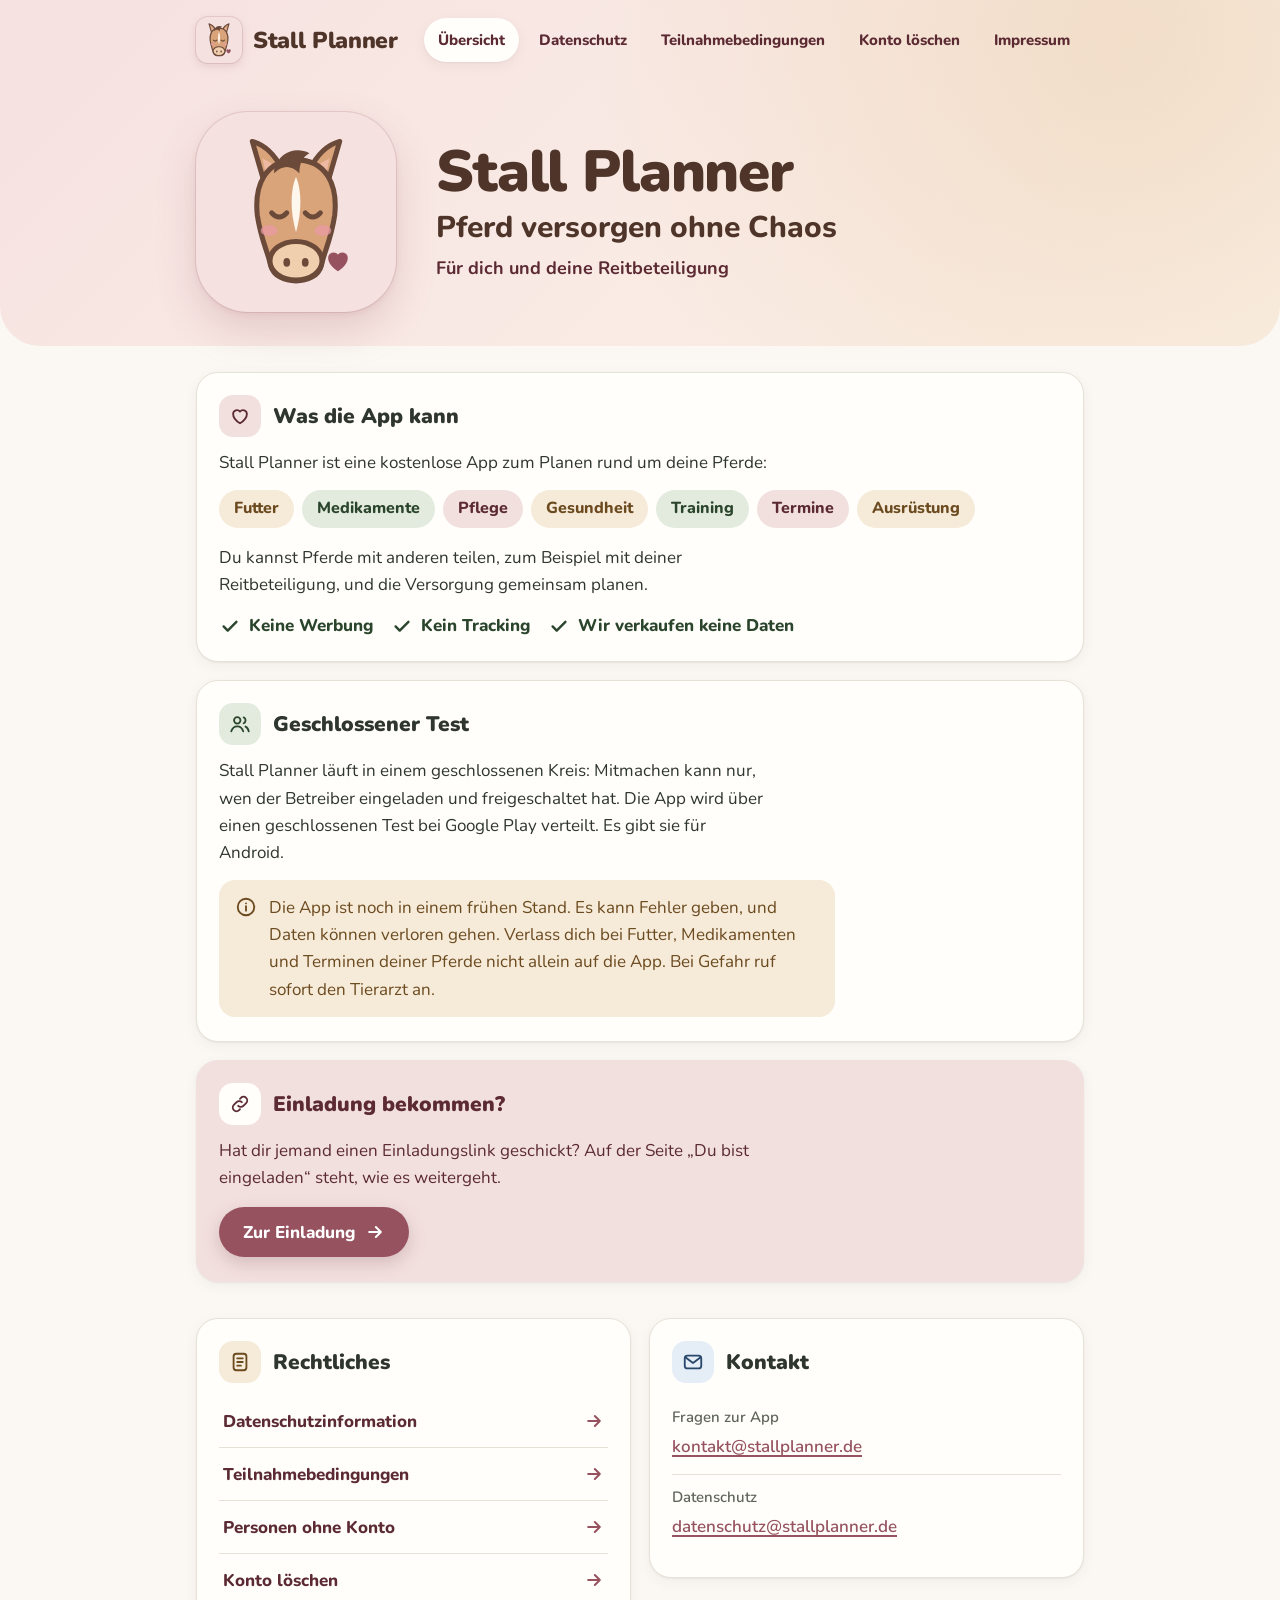
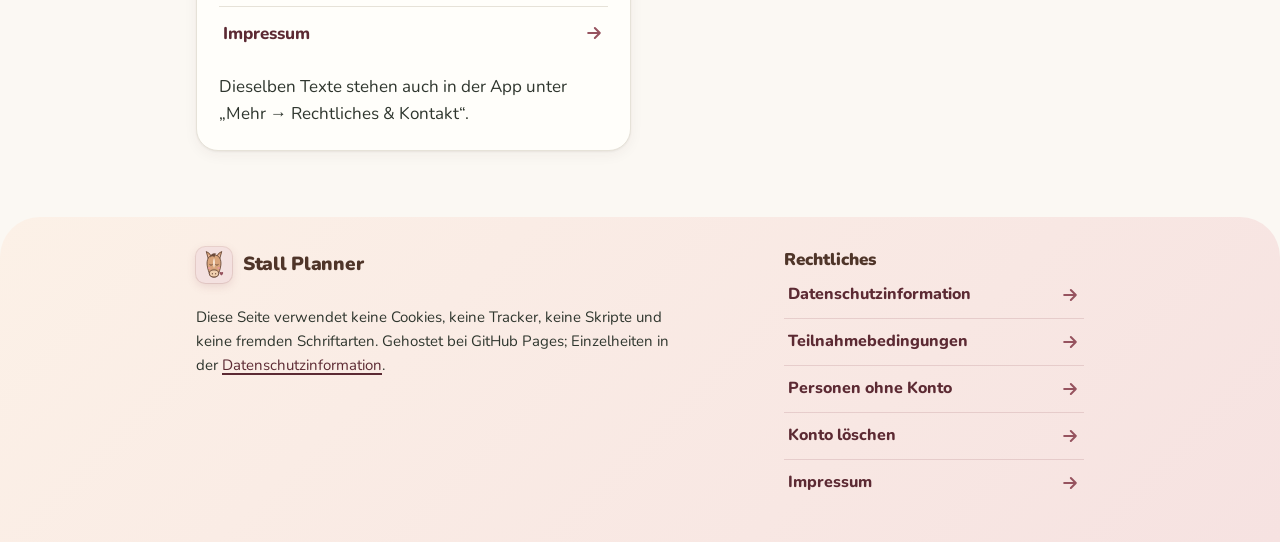
==== index.html @ c061bb38 "Website stallplanner.de: Design B, Rechtstexte, Einladung, Konto löschen (Freigabe 23.10.2026)" ====
<!doctype html>
<html lang="de">
<head>
<meta charset="utf-8">
<meta name="viewport" content="width=device-width,initial-scale=1">
<meta http-equiv="Content-Security-Policy" content="default-src 'none'; style-src 'self'; font-src 'self'; img-src 'self'; base-uri 'none'; form-action 'none'">
<meta name="referrer" content="no-referrer">
<meta name="robots" content="noindex">
<meta name="color-scheme" content="light dark">
<meta name="theme-color" content="#f6e2e1" media="(prefers-color-scheme: light)">
<meta name="theme-color" content="#33262a" media="(prefers-color-scheme: dark)">
<title>Stall Planner – Pferd versorgen ohne Chaos</title>
<link rel="icon" href="/assets/favicon.svg" type="image/svg+xml">
<link rel="preload" href="/fonts/nunito-latin.woff2" as="font" type="font/woff2" crossorigin>
<link rel="stylesheet" href="/assets/style.css">
</head>
<body>
<a class="skip" href="#inhalt">Zum Inhalt springen</a>
<div class="top">
<header class="bar">
<a class="brand" href="index.html"><span class="tile"><img src="/assets/logo.svg" alt="" width="76" height="94"></span>Stall Planner</a>
<nav class="site" aria-label="Seiten"><ul><li><a href="index.html" aria-current="page">Übersicht</a></li><li><a href="datenschutz.html">Datenschutz</a></li><li><a href="bedingungen.html">Teilnahmebedingungen</a></li><li><a href="konto-loeschen.html">Konto löschen</a></li><li><a href="impressum.html">Impressum</a></li></ul></nav>
<a class="jump" href="#seiten">Rechtliches<svg viewBox="0 0 24 24" aria-hidden="true" focusable="false"><path d="M12 5v14M6 13l6 6 6-6"/></svg></a>
</header>
<section class="hero" aria-labelledby="titel">
<span class="tile big"><img src="/assets/logo.svg" alt="" width="76" height="94"></span>
<div>
<h1 id="titel">Stall Planner</h1>
<p class="tag">Pferd versorgen ohne Chaos</p>
<p class="sub">Für dich und deine Reitbeteiligung</p>
</div>
</section>
</div>
<main id="inhalt">
<section class="card" aria-labelledby="was">
<h2 id="was"><span class="ico rose"><svg viewBox="0 0 24 24" aria-hidden="true" focusable="false"><path d="M12 20s-7.5-4.6-7.5-10.2A4.2 4.2 0 0 1 12 7.2a4.2 4.2 0 0 1 7.5 2.6C19.5 15.4 12 20 12 20z"/></svg></span>Was die App kann</h2>
<p>Stall Planner ist eine kostenlose App zum Planen rund um deine Pferde:</p>
<ul class="chips"><li>Futter</li><li>Medikamente</li><li>Pflege</li><li>Gesundheit</li><li>Training</li><li>Termine</li><li>Ausrüstung</li></ul>
<p>Du kannst Pferde mit anderen teilen, zum Beispiel mit deiner Reitbeteiligung, und die Versorgung gemeinsam planen.</p>
<ul class="checks" aria-label="Versprochen"><li><svg viewBox="0 0 24 24" aria-hidden="true" focusable="false"><path d="M5 12.5l4.5 4.5L19 7.5"/></svg>Keine Werbung</li><li><svg viewBox="0 0 24 24" aria-hidden="true" focusable="false"><path d="M5 12.5l4.5 4.5L19 7.5"/></svg>Kein Tracking</li><li><svg viewBox="0 0 24 24" aria-hidden="true" focusable="false"><path d="M5 12.5l4.5 4.5L19 7.5"/></svg>Wir verkaufen keine Daten</li></ul>
</section>

<section class="card" aria-labelledby="test">
<h2 id="test"><span class="ico sage"><svg viewBox="0 0 24 24" aria-hidden="true" focusable="false"><circle cx="9" cy="8" r="3.5"/><path d="M2.5 20c1-3.5 3.5-5.5 6.5-5.5s5.5 2 6.5 5.5"/><path d="M16 4.8a3.5 3.5 0 0 1 0 6.4M18 14.8c1.8.8 3 2.6 3.5 5.2"/></svg></span>Geschlossener Test</h2>
<p>Stall Planner läuft in einem geschlossenen Kreis: Mitmachen kann nur, wen der Betreiber eingeladen und freigeschaltet hat. Die App wird über einen geschlossenen Test bei Google Play verteilt. Es gibt sie für Android.</p>
<div class="note" role="note"><svg viewBox="0 0 24 24" aria-hidden="true" focusable="false"><circle cx="12" cy="12" r="9"/><path d="M12 11v5M12 8h.01"/></svg><p>Die App ist noch in einem frühen Stand. Es kann Fehler geben, und Daten können verloren gehen. Verlass dich bei Futter, Medikamenten und Terminen deiner Pferde nicht allein auf die App. Bei Gefahr ruf sofort den Tierarzt an.</p></div>
</section>

<section class="card rose" aria-labelledby="einladung">
<h2 id="einladung"><span class="ico rose"><svg viewBox="0 0 24 24" aria-hidden="true" focusable="false"><path d="M10 14a4 4 0 0 0 5.7 0l3-3a4 4 0 0 0-5.7-5.7l-1 1"/><path d="M14 10a4 4 0 0 0-5.7 0l-3 3a4 4 0 0 0 5.7 5.7l1-1"/></svg></span>Einladung bekommen?</h2>
<p>Hat dir jemand einen Einladungslink geschickt? Auf der Seite „Du bist eingeladen“ steht, wie es weitergeht.</p>
<a class="btn" href="einladung.html">Zur Einladung<svg viewBox="0 0 24 24" aria-hidden="true" focusable="false"><path d="M5 12h14M13 6l6 6-6 6"/></svg></a>
</section>

<div class="two">
<section class="card" aria-labelledby="rechtliches">
<h2 id="rechtliches"><span class="ico sand"><svg viewBox="0 0 24 24" aria-hidden="true" focusable="false"><rect x="5" y="3" width="14" height="18" rx="3"/><path d="M9 8h6M9 12h6M9 16h4"/></svg></span>Rechtliches</h2>
<ul class="rows">
<li><a href="datenschutz.html"><span>Datenschutzinformation</span><svg viewBox="0 0 24 24" aria-hidden="true" focusable="false"><path d="M5 12h14M13 6l6 6-6 6"/></svg></a></li>
<li><a href="bedingungen.html"><span>Teilnahmebedingungen</span><svg viewBox="0 0 24 24" aria-hidden="true" focusable="false"><path d="M5 12h14M13 6l6 6-6 6"/></svg></a></li>
<li><a href="personen-ohne-konto.html"><span>Personen ohne Konto</span><svg viewBox="0 0 24 24" aria-hidden="true" focusable="false"><path d="M5 12h14M13 6l6 6-6 6"/></svg></a></li>
<li><a href="konto-loeschen.html"><span>Konto löschen</span><svg viewBox="0 0 24 24" aria-hidden="true" focusable="false"><path d="M5 12h14M13 6l6 6-6 6"/></svg></a></li>
<li><a href="impressum.html"><span>Impressum</span><svg viewBox="0 0 24 24" aria-hidden="true" focusable="false"><path d="M5 12h14M13 6l6 6-6 6"/></svg></a></li>
</ul>
<p>Dieselben Texte stehen auch in der App unter „Mehr → Rechtliches &amp; Kontakt“.</p>
</section>
<section class="card" aria-labelledby="kontakt">
<h2 id="kontakt"><span class="ico info"><svg viewBox="0 0 24 24" aria-hidden="true" focusable="false"><rect x="3" y="5" width="18" height="14" rx="3"/><path d="M4 7l8 6 8-6"/></svg></span>Kontakt</h2>
<dl class="kv">
<div><dt>Fragen zur App</dt><dd><a href="mailto:kontakt@stallplanner.de">kontakt@stallplanner.de</a></dd></div>
<div><dt>Datenschutz</dt><dd><a href="mailto:datenschutz@stallplanner.de">datenschutz@stallplanner.de</a></dd></div>
</dl>
</section>
</div>
</main>
<footer>
<div class="foot">
<a class="brand" href="index.html"><span class="tile"><img src="/assets/logo.svg" alt="" width="76" height="94"></span>Stall Planner</a>
<nav class="pages" id="seiten" aria-labelledby="seiten-titel">
<h2 id="seiten-titel">Rechtliches</h2>
<ul class="rows">
<li><a href="datenschutz.html"><span>Datenschutzinformation</span><svg viewBox="0 0 24 24" aria-hidden="true" focusable="false"><path d="M5 12h14M13 6l6 6-6 6"/></svg></a></li>
<li><a href="bedingungen.html"><span>Teilnahmebedingungen</span><svg viewBox="0 0 24 24" aria-hidden="true" focusable="false"><path d="M5 12h14M13 6l6 6-6 6"/></svg></a></li>
<li><a href="personen-ohne-konto.html"><span>Personen ohne Konto</span><svg viewBox="0 0 24 24" aria-hidden="true" focusable="false"><path d="M5 12h14M13 6l6 6-6 6"/></svg></a></li>
<li><a href="konto-loeschen.html"><span>Konto löschen</span><svg viewBox="0 0 24 24" aria-hidden="true" focusable="false"><path d="M5 12h14M13 6l6 6-6 6"/></svg></a></li>
<li><a href="impressum.html"><span>Impressum</span><svg viewBox="0 0 24 24" aria-hidden="true" focusable="false"><path d="M5 12h14M13 6l6 6-6 6"/></svg></a></li>
</ul>
</nav>
<p class="quiet">Diese Seite verwendet keine Cookies, keine Tracker, keine Skripte und keine fremden Schriftarten. Gehostet bei GitHub Pages; Einzelheiten in der <a href="datenschutz.html">Datenschutzinformation</a>.</p>
</div>
</footer>
</body>
</html>
---- assets/style.css ----
/* Stall Planner – stallplanner.de, Design B „Warm und freundlich“ (gewählt 23.10.2026).
   Quelle: site/assets/style.css, ausgeliefert als /assets/style.css (scripts/build-legal-site.mjs).
   Farben und Schrift aus der App (web/planner-theme.css), Nunito selbst gehostet unter /fonts/.
   Keine Skripte, keine fremden Quellen. Bilder nur /assets/logo.svg und /assets/favicon.svg.
   Pfade absolut, damit auch /einladung (GitHub Pages liefert einladung.html) alles findet. */

@font-face{font-family:"Nunito";font-style:normal;font-weight:400 900;font-display:swap;src:url("/fonts/nunito-latin.woff2") format("woff2");unicode-range:U+0000-00FF,U+0131,U+0152-0153,U+02BB-02BC,U+02C6,U+02DA,U+02DC,U+0304,U+0308,U+0329,U+2000-206F,U+20AC,U+2122,U+2191,U+2193,U+2212,U+2215,U+FEFF,U+FFFD}
@font-face{font-family:"Nunito";font-style:normal;font-weight:400 900;font-display:swap;src:url("/fonts/nunito-latin-ext.woff2") format("woff2");unicode-range:U+0100-02BA,U+02BD-02C5,U+02C7-02CC,U+02CE-02D7,U+02DD-02FF,U+0304,U+0308,U+0329,U+1D00-1DBF,U+1E00-1E9F,U+1EF2-1EFF,U+2020,U+20A0-20AB,U+20AD-20C0,U+2113,U+2C60-2C7F,U+A720-A7FF}

:root{
  color-scheme:light dark;
  --bg:#fbf8f3; --surface:#fffefa; --ink:#2f362e; --muted:#5f655a; --line:#e6e2d8;
  --rose:#96535f; --on-rose:#ffffff; --rose-light:#f2e0df; --rose-ink:#5c2a33;
  --sage:#e3ebde; --green-ink:#2b452c;
  --sand-light:#f6ead8; --sand-ink:#6b4a1f;
  --info-bg:#e5edf7; --info-fg:#28486b;
  --brown:#4f3529;            /* Wortmarke, wie in der Vorstellungsgrafik */
  --tile:#f4e1e0;             /* Icon-Grund aus dem App-Symbol */
  --tile-ring:rgba(150,83,95,.16);
  --hero-a:#f6e2e1; --hero-b:#fcf1e7; --hero-glow:rgba(229,200,160,.42);
  --card-shadow:0 1px 2px rgba(60,40,30,.06),0 4px 14px rgba(60,40,30,.05);
  --logo-shadow:0 18px 40px rgba(150,83,95,.20),0 2px 6px rgba(150,83,95,.10);
  --pill:rgba(255,254,250,.72);
  --measure:55ch;             /* Lesebreite: im Schnitt ca. 65, höchstens ca. 75 Zeichen je Zeile */
}
@media (prefers-color-scheme:dark){
  :root{
    --bg:#141714; --surface:#1e221e; --ink:#eceae3; --muted:#b8b7ad; --line:#323731;
    --rose:#e6a6b1; --on-rose:#4b1d27; --rose-light:#5a2e37; --rose-ink:#f8dde2;
    --sage:#283627; --green-ink:#d3e6cc;
    --sand-light:#3a3126; --sand-ink:#f0d7b0;
    --info-bg:#24324a; --info-fg:#b4c8f0;
    --brown:#f6e6da;
    --tile:#f4e1e0;           /* bleibt hell: der Pferdekopf steht immer auf der hellen Kachel */
    --tile-ring:rgba(255,255,255,.10);
    --hero-a:#33262a; --hero-b:#1b1e1a; --hero-glow:rgba(107,86,56,.35);
    --card-shadow:0 1px 2px rgba(0,0,0,.3);
    --logo-shadow:0 14px 34px rgba(0,0,0,.45);
    --pill:rgba(30,34,30,.7);
  }
}

*{box-sizing:border-box}
html{-webkit-text-size-adjust:100%}
body{margin:0;background:var(--bg);color:var(--ink);font:17px/1.6 "Nunito","Segoe UI",Roboto,Helvetica,Arial,sans-serif;overflow-wrap:break-word}
img,svg{max-width:100%}
a{color:var(--rose);text-underline-offset:3px;text-decoration-thickness:1.5px}
a:hover{text-decoration-thickness:2.5px}
a:focus-visible,summary:focus-visible{outline:3px solid var(--rose);outline-offset:3px;border-radius:10px}
strong{font-weight:700}

.skip{position:absolute;left:-9999px;top:0;background:var(--surface);color:var(--rose-ink);padding:12px 16px;font-weight:800;border-radius:0 0 14px 14px;z-index:10}
.skip:focus{left:16px}
.vh{position:absolute;width:1px;height:1px;overflow:hidden;clip:rect(0 0 0 0);white-space:nowrap}

/* Logo-Kachel: überall dieselbe Form wie App-Symbol, favicon.svg und Mail-Logo.
   Ecken 26 % der Kantenlänge, Pferdekopf 79 % hoch, Grund #f4e1e0. */
.tile{display:inline-grid;place-items:center;flex:none;background:var(--tile);border-radius:26%;box-shadow:0 0 0 1px var(--tile-ring)}
.tile img{display:block;width:79%;height:79%}

/* Kopfbereich: weicher Verlauf Rosé zu Creme, wie die Vorstellungsgrafik bei Google Play */
.top{
  background:radial-gradient(circle at 88% 12%,var(--hero-glow),transparent 46%),linear-gradient(135deg,var(--hero-a) 0%,var(--hero-b) 100%);
  border-radius:0 0 40px 40px;padding-bottom:30px;
}
.bar{max-width:920px;margin:0 auto;padding:14px 16px 0;display:flex;flex-wrap:wrap;align-items:center;justify-content:space-between;gap:6px 16px}
.brand{display:inline-flex;align-items:center;gap:11px;min-height:52px;color:var(--brown);text-decoration:none;font-weight:900;font-size:23px;letter-spacing:-.015em;line-height:1}
.brand:hover{text-decoration:none}
.brand .tile{width:46px;height:46px;box-shadow:0 0 0 1px var(--tile-ring),0 3px 10px rgba(150,83,95,.18)}

/* Navigation: am Desktop fünf Pillen in einer Zeile, am Handy ein Knopf zur Liste im Fuß (ohne JavaScript) */
.site ul{display:flex;flex-wrap:wrap;gap:6px;list-style:none;margin:0;padding:0}
.site li{margin:0}
.site a,.jump{display:inline-flex;align-items:center;gap:6px;min-height:44px;padding:0 14px;border-radius:999px;color:var(--rose-ink);font-weight:800;font-size:15px;text-decoration:none}
.site a:hover{background:var(--pill)}
.site a[aria-current="page"]{background:var(--surface);box-shadow:var(--card-shadow)}
.jump{display:none;background:var(--surface);box-shadow:var(--card-shadow)}
.jump svg{width:18px;height:18px;fill:none;stroke:currentColor;stroke-width:2.4;stroke-linecap:round;stroke-linejoin:round}
@media (max-width:679px){
  .site{display:none}
  .bar{flex-wrap:nowrap;gap:10px}
  .brand{font-size:21px;gap:10px;min-width:0}
  .brand .tile{width:42px;height:42px}
  .jump{display:inline-flex;flex:none;padding:0 12px 0 14px;font-size:14.5px;gap:4px}
}

.hero{max-width:920px;margin:0 auto;padding:26px 16px 4px;display:grid;gap:22px;align-items:center}
.hero .tile.big{width:150px;height:150px;box-shadow:0 0 0 1px var(--tile-ring),var(--logo-shadow)}
.hero .tile.small{width:76px;height:76px;box-shadow:0 0 0 1px var(--tile-ring),var(--logo-shadow)}
.hero>div{min-width:0}
.hero h1{hyphens:manual;margin:0;color:var(--brown);font-weight:900;font-size:clamp(32px,8vw,58px);line-height:1.06;letter-spacing:-.02em}
.hero .tag{margin:8px 0 0;color:var(--brown);font-weight:800;font-size:clamp(21px,4.6vw,30px);line-height:1.2}
.hero .sub{margin:8px 0 0;color:var(--rose-ink);font-weight:700;font-size:18px}
.hero .lead{margin:12px 0 0;font-size:19px;max-width:var(--measure)}
.stand{display:inline-block;margin:12px 0 0;padding:5px 14px;border-radius:14px;background:var(--pill);color:var(--rose-ink);font-weight:700;font-size:15px;line-height:1.45}
.hero.center{text-align:center;justify-items:center}
.hero.center .tile.big{width:184px;height:184px}
.hero.center .lead{margin-left:auto;margin-right:auto}
.hero.center :is(h1,.lead,.sub){text-wrap:balance} /* zentrierte Zeilen ohne einzelnes Wort am Ende („geschickt.“) */
@media (min-width:760px){
  .hero{grid-template-columns:auto 1fr;gap:40px;padding-top:46px}
  .hero.center{grid-template-columns:1fr}
  .hero .tile.big{width:200px;height:200px}
  .hero.center .tile.big{width:210px;height:210px}
}

main{max-width:920px;margin:0 auto;padding:8px 16px 28px}
main>p:not(.draft){max-width:var(--measure)} /* Einleitung im Impressum: gleiche Lesebreite wie in den Karten */
.card{background:var(--surface);border:1px solid var(--line);border-radius:22px;padding:22px 22px 8px;box-shadow:var(--card-shadow);margin:18px 0;min-width:0}
.card :is(p,li,h3){max-width:var(--measure)}
.card.rose{background:var(--rose-light);border-color:transparent}
.card.rose,.card.rose a:not(.btn){color:var(--rose-ink)}
.card.sage{background:var(--sage);border-color:transparent;color:var(--green-ink)}
.card.sand{background:var(--sand-light);border-color:transparent;color:var(--sand-ink)}
.card.sage a,.card.sand a{color:inherit}
h2{display:flex;align-items:center;gap:12px;margin:0 0 12px;font-size:21px;line-height:1.25;font-weight:900}
h3{margin:22px 0 6px;font-size:18px;line-height:1.3;font-weight:800}
p,ul,ol{margin:0 0 14px}
ul,ol{padding-left:22px}
li+li{margin-top:6px}
.ico{display:inline-grid;place-items:center;width:42px;height:42px;border-radius:14px;flex:none}
.ico svg{width:22px;height:22px;fill:none;stroke:currentColor;stroke-width:2;stroke-linecap:round;stroke-linejoin:round}
.ico.rose{background:var(--rose-light);color:var(--rose-ink)}
.ico.sage{background:var(--sage);color:var(--green-ink)}
.ico.sand{background:var(--sand-light);color:var(--sand-ink)}
.ico.info{background:var(--info-bg);color:var(--info-fg)}
.card.rose .ico,.card.sage .ico,.card.sand .ico{background:var(--surface)}
@media (min-width:760px){
  .two{display:grid;grid-template-columns:1fr 1fr;gap:0 18px;align-items:start}
}

.chips{display:flex;flex-wrap:wrap;gap:8px;list-style:none;padding:0;margin:4px 0 16px}
.card .chips li{margin:0;max-width:none;padding:6px 15px;border-radius:999px;background:var(--sand-light);color:var(--sand-ink);font-weight:800;font-size:16px}
.card .chips li:nth-child(3n+2){background:var(--sage);color:var(--green-ink)}
.card .chips li:nth-child(3n){background:var(--rose-light);color:var(--rose-ink)}
.checks{list-style:none;padding:0;display:flex;flex-wrap:wrap;gap:8px 18px}
.checks li{margin:0;display:flex;align-items:center;gap:8px;font-weight:800;color:var(--green-ink)}
.checks svg{width:22px;height:22px;flex:none;fill:none;stroke:currentColor;stroke-width:2.6;stroke-linecap:round;stroke-linejoin:round}

.note{background:var(--sand-light);color:var(--sand-ink);border-radius:16px;padding:14px 16px;margin:0 0 16px;display:flex;gap:12px;align-items:flex-start;max-width:calc(var(--measure) + 66px)}
.note svg{width:22px;height:22px;flex:none;margin-top:2px;fill:none;stroke:currentColor;stroke-width:2;stroke-linecap:round;stroke-linejoin:round}
.note p{margin:0}

.btn{display:inline-flex;align-items:center;gap:10px;min-height:50px;padding:0 24px;border-radius:999px;background:var(--rose);color:var(--on-rose);font-weight:800;text-decoration:none;margin:2px 0 16px;box-shadow:0 6px 18px rgba(110,50,60,.22)}
.btn:hover{text-decoration:none;filter:brightness(1.06)}
.btn:focus-visible{outline:3px solid var(--rose);outline-offset:3px}
.btn svg{width:20px;height:20px;fill:none;stroke:currentColor;stroke-width:2.4;stroke-linecap:round;stroke-linejoin:round}

/* Linkliste mit großen Tippzielen (Übersicht und Fuß) */
.rows{list-style:none;padding:0;margin:0 0 14px}
.rows li{margin:0;border-top:1px solid var(--line);max-width:none}
.rows li:first-child{border-top:0}
.rows a{display:flex;align-items:center;justify-content:space-between;gap:12px;min-height:52px;padding:6px 4px;font-weight:800;text-decoration:none;color:var(--rose-ink)}
.rows a span{min-width:0;overflow-wrap:anywhere}
.rows a:hover span{text-decoration:underline}
.rows svg{width:20px;height:20px;flex:none;fill:none;stroke:var(--rose);stroke-width:2.4;stroke-linecap:round;stroke-linejoin:round}

/* Nummerierte Schritte mit runden Ziffern */
.steps{list-style:none;padding:0;counter-reset:s}
.steps>li{counter-increment:s;position:relative;padding-left:50px;min-height:36px;margin:0 0 14px;max-width:calc(var(--measure) + 50px)}
.steps>li::before{content:counter(s);position:absolute;left:0;top:-2px;width:36px;height:36px;border-radius:50%;background:var(--rose);color:var(--on-rose);font-weight:900;display:grid;place-items:center;font-size:17px}
.steps>li>strong:first-child{display:block}

/* Rechtstexte: schmale Lesespalte, jeder Abschnitt eine Karte */
.read{max-width:calc(var(--measure) + 46px)}
.read p,.read li{overflow-wrap:anywhere}
.legal h2{font-size:20px}
.legal h2:has(.num){align-items:flex-start}
.legal h2 .num+span{padding-top:6px}
.legal h2 .num{display:inline-grid;place-items:center;min-width:38px;height:38px;padding:0 8px;border-radius:13px;background:var(--rose-light);color:var(--rose-ink);font-size:17px;flex:none}
.legal h3{color:var(--rose-ink)}
.legal ul li::marker{color:var(--rose)}
.soft{display:inline-block;text-transform:lowercase}
.soft::first-letter{text-transform:uppercase}
.toc-card{padding:0}
.toc-card summary{display:flex;align-items:center;gap:12px;min-height:56px;padding:8px 22px;cursor:pointer;font-weight:900;font-size:18px;list-style:none;border-radius:22px}
.toc-card summary::-webkit-details-marker{display:none}
.toc-card summary::after{content:"";margin-left:auto;width:10px;height:10px;border-right:2.5px solid var(--rose);border-bottom:2.5px solid var(--rose);transform:rotate(45deg) translate(-2px,-2px)}
.toc-card[open] summary::after{transform:rotate(-135deg) translate(-2px,-2px)}
.toc-card .toc{margin:0;padding:0 22px 14px 22px;list-style:none}
.toc-card .toc li{margin:0;border-top:1px solid var(--line);max-width:none}
.toc-card .toc a{display:block;padding:10px 0;font-weight:700;text-decoration:none;color:var(--rose-ink)}
.toc-card .toc a:hover{text-decoration:underline}
.address{font-style:normal;background:var(--sand-light);color:var(--sand-ink);border-radius:16px;padding:14px 18px;margin:0 0 16px;font-weight:600;line-height:1.55}
.kv{display:grid;grid-template-columns:1fr;gap:0;margin:0 0 14px}
.kv div{padding:10px 0;border-top:1px solid var(--line);min-width:0}
.kv div:first-child{border-top:0}
.kv dt{color:var(--muted);font-size:15px;font-weight:600}
.kv dd{margin:0;font-weight:600;overflow-wrap:anywhere}
.kv dd a{display:inline-block;padding:4px 0}
@media (min-width:600px){.kv div{display:grid;grid-template-columns:minmax(8em,13em) 1fr;gap:12px;align-items:baseline}}
@media (min-width:600px){.two .kv div{display:block}} /* in halber Kartenbreite untereinander, sonst wird die Wertspalte zu schmal */

/* Fuß: gespiegelter Verlauf, runde Oberkante, Liste aller Seiten */
footer{margin-top:20px;background:linear-gradient(135deg,var(--hero-b) 0%,var(--hero-a) 100%);border-radius:40px 40px 0 0;color:var(--ink)}
.foot{max-width:920px;margin:0 auto;padding:26px 16px 36px;font-size:15px;display:grid;gap:10px 48px}
.foot .brand{font-size:19px;min-height:44px}
.foot .brand .tile{width:36px;height:36px}
.foot p{margin:8px 0;max-width:var(--measure)}
.foot .quiet a{color:var(--rose-ink)}
.foot h2{font-size:17px;margin:6px 0 2px;color:var(--brown)}
.foot .rows{margin:0}
.foot .rows li{border-color:rgba(150,83,95,.18)}
.foot .rows a{min-height:46px;font-size:16px}
@media (min-width:760px){
  .foot{grid-template-columns:minmax(0,1fr) minmax(260px,300px);grid-template-rows:auto 1fr;align-items:start}
  .foot .pages{grid-column:2;grid-row:1 / span 2}
}

@media (max-width:480px){
  body{font-size:16.5px}
  .card{padding:18px 16px 4px;border-radius:20px}
  .toc-card{padding:0}
  .toc-card summary{padding:8px 16px}
  .toc-card .toc{padding:0 16px 12px}
  h2{font-size:19px}
  .legal h2{font-size:19px}
  .bar{padding-bottom:4px}
  .hero .lead{font-size:18px}
}
@media (max-width:359px){
  .bar .brand{font-size:19px;gap:8px}
  .bar .brand .tile{width:38px;height:38px}
  .jump{padding:0 12px}
  .jump svg{display:none}
}
/* Nur in der Entwurfsfassung (--draft): Hinweis oben und markierte offene Stellen */
.draft{margin:18px 0;padding:12px 16px;border:2px dashed var(--rose);border-radius:16px;background:var(--surface);color:var(--rose-ink);font-weight:800}
mark{background:var(--sand-light);color:var(--sand-ink);padding:0 4px;border-radius:6px;box-shadow:0 0 0 2px var(--rose)}

@media (prefers-reduced-motion:reduce){*{transition:none!important}}
@media print{
  .top,footer{background:none}.site,.jump,.skip,.btn{display:none}
  .card{box-shadow:none;border:1px solid #ccc}body{background:#fff;color:#000}
  .toc-card{display:none}
}
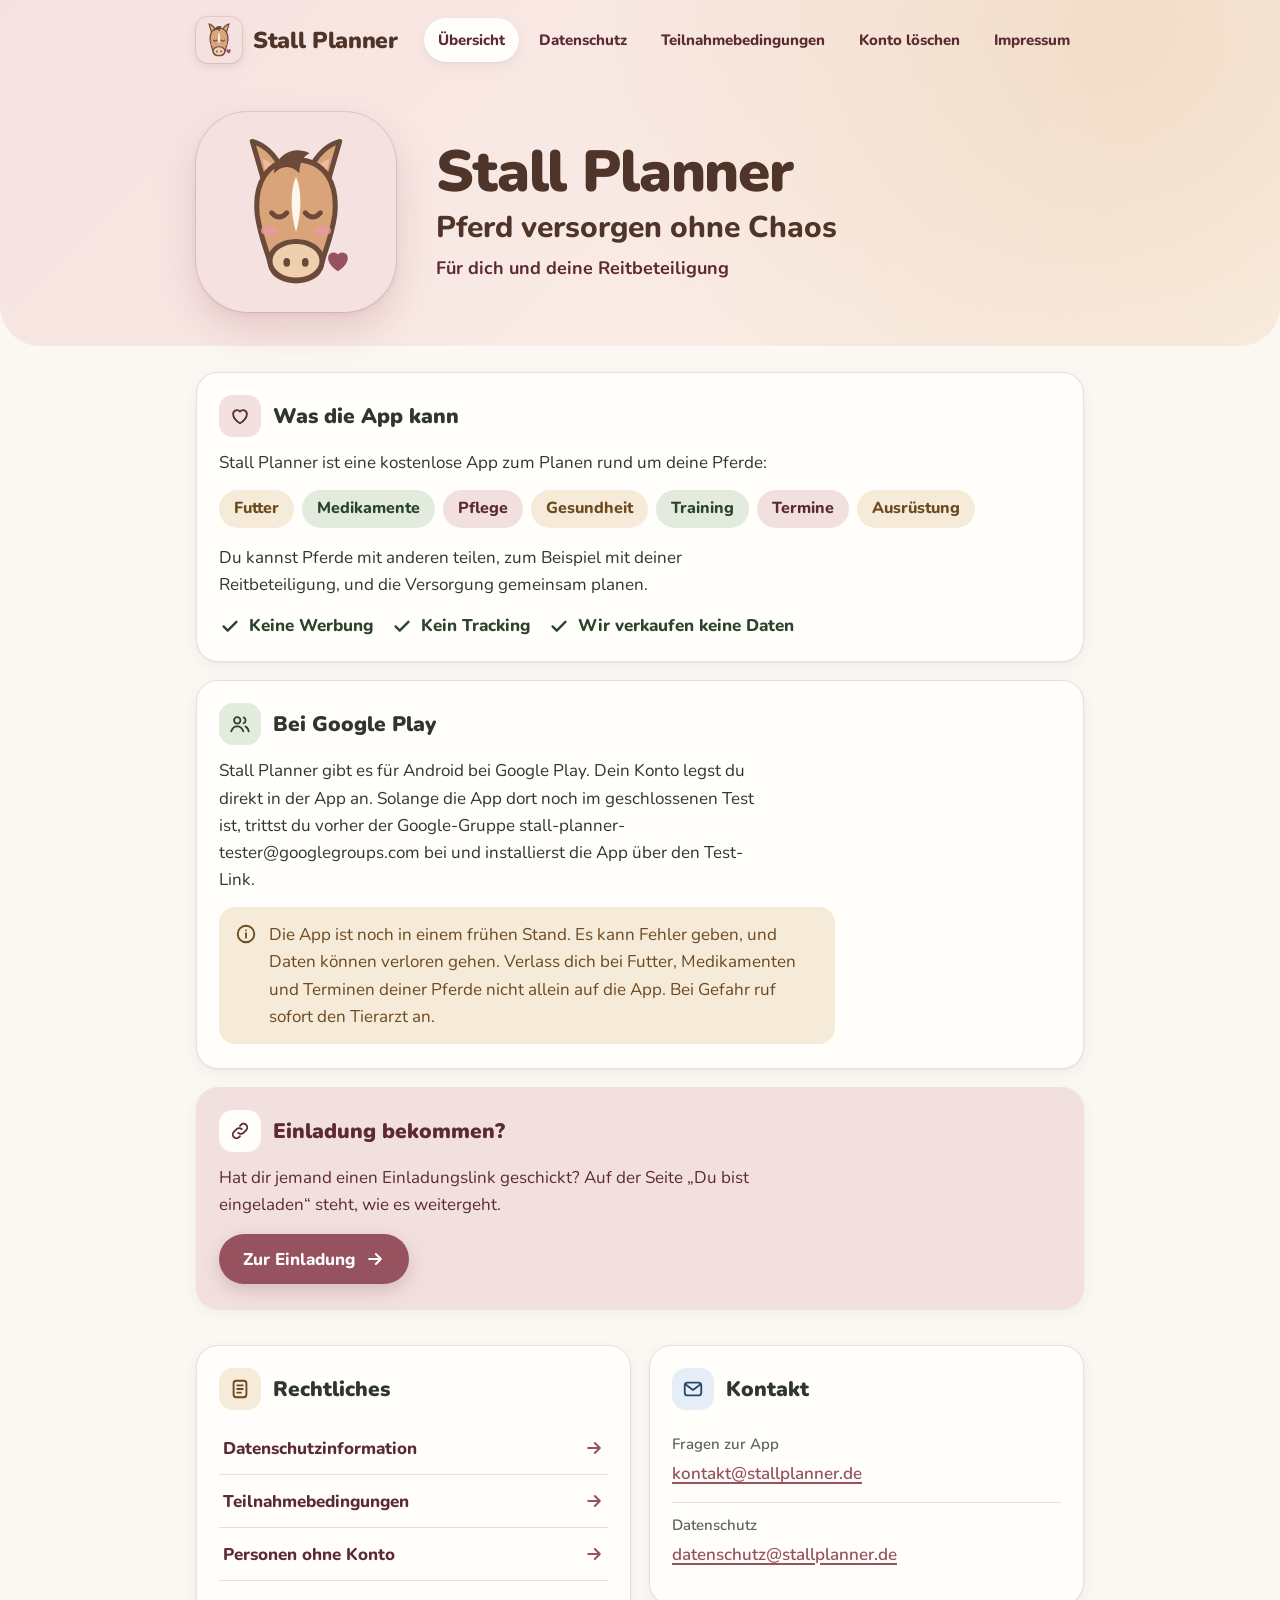
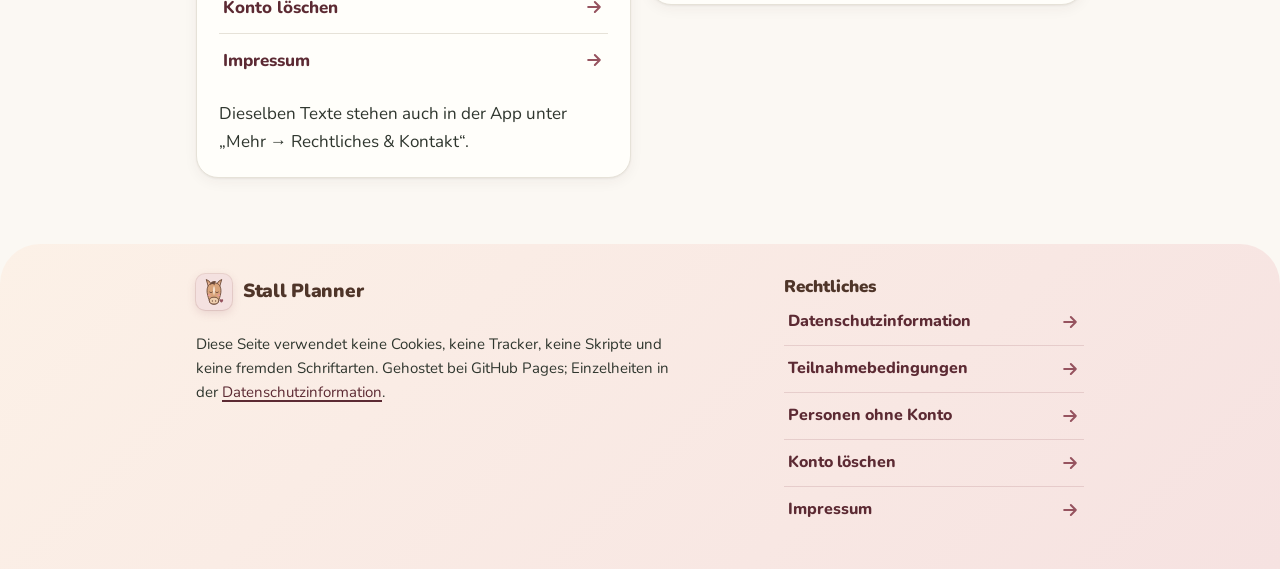
==== commit 98ac0a2c: "Website: neue Rechtstexte 2026-10-27 (Datenschutz, Teilnahmebedingungen, Personen ohne Konto, Einlad" ====
--- a/index.html
+++ b/index.html
@@ -10,6 +10,21 @@
 <meta name="theme-color" content="#f6e2e1" media="(prefers-color-scheme: light)">
 <meta name="theme-color" content="#33262a" media="(prefers-color-scheme: dark)">
 <title>Stall Planner – Pferd versorgen ohne Chaos</title>
+<meta name="description" content="Die kostenlose App für dich und deine Reitbeteiligung: Futter, Medikamente, Pflege und Termine deiner Pferde gemeinsam planen.">
+<meta property="og:type" content="website">
+<meta property="og:site_name" content="Stall Planner">
+<meta property="og:title" content="Stall Planner – Pferd versorgen ohne Chaos">
+<meta property="og:description" content="Die kostenlose App für dich und deine Reitbeteiligung: Futter, Medikamente, Pflege und Termine deiner Pferde gemeinsam planen.">
+<meta property="og:url" content="https://stallplanner.de/">
+<meta property="og:image" content="https://stallplanner.de/assets/og-image.png">
+<meta property="og:image:width" content="1200">
+<meta property="og:image:height" content="630">
+<meta property="og:image:alt" content="Pferdekopf-Logo von Stall Planner mit dem Schriftzug „Stall Planner“ und „Pferd versorgen ohne Chaos“">
+<meta property="og:locale" content="de_DE">
+<meta name="twitter:card" content="summary_large_image">
+<link rel="icon" href="/favicon.ico" sizes="any">
+<link rel="icon" href="/assets/favicon.svg" type="image/svg+xml">
+<link rel="apple-touch-icon" href="/apple-touch-icon.png">
 <link rel="icon" href="/assets/favicon.svg" type="image/svg+xml">
 <link rel="preload" href="/fonts/nunito-latin.woff2" as="font" type="font/woff2" crossorigin>
 <link rel="stylesheet" href="/assets/style.css">
@@ -40,9 +55,9 @@
 <ul class="checks" aria-label="Versprochen"><li><svg viewBox="0 0 24 24" aria-hidden="true" focusable="false"><path d="M5 12.5l4.5 4.5L19 7.5"/></svg>Keine Werbung</li><li><svg viewBox="0 0 24 24" aria-hidden="true" focusable="false"><path d="M5 12.5l4.5 4.5L19 7.5"/></svg>Kein Tracking</li><li><svg viewBox="0 0 24 24" aria-hidden="true" focusable="false"><path d="M5 12.5l4.5 4.5L19 7.5"/></svg>Wir verkaufen keine Daten</li></ul>
 </section>
 
-<section class="card" aria-labelledby="test">
-<h2 id="test"><span class="ico sage"><svg viewBox="0 0 24 24" aria-hidden="true" focusable="false"><circle cx="9" cy="8" r="3.5"/><path d="M2.5 20c1-3.5 3.5-5.5 6.5-5.5s5.5 2 6.5 5.5"/><path d="M16 4.8a3.5 3.5 0 0 1 0 6.4M18 14.8c1.8.8 3 2.6 3.5 5.2"/></svg></span>Geschlossener Test</h2>
-<p>Stall Planner läuft in einem geschlossenen Kreis: Mitmachen kann nur, wen der Betreiber eingeladen und freigeschaltet hat. Die App wird über einen geschlossenen Test bei Google Play verteilt. Es gibt sie für Android.</p>
+<section class="card" aria-labelledby="google-play">
+<h2 id="google-play"><span class="ico sage"><svg viewBox="0 0 24 24" aria-hidden="true" focusable="false"><circle cx="9" cy="8" r="3.5"/><path d="M2.5 20c1-3.5 3.5-5.5 6.5-5.5s5.5 2 6.5 5.5"/><path d="M16 4.8a3.5 3.5 0 0 1 0 6.4M18 14.8c1.8.8 3 2.6 3.5 5.2"/></svg></span>Bei Google Play</h2>
+<p>Stall Planner gibt es für Android bei Google Play. Dein Konto legst du direkt in der App an. Solange die App dort noch im geschlossenen Test ist, trittst du vorher der Google-Gruppe stall-planner-tester@googlegroups.com bei und installierst die App über den Test-Link.</p>
 <div class="note" role="note"><svg viewBox="0 0 24 24" aria-hidden="true" focusable="false"><circle cx="12" cy="12" r="9"/><path d="M12 11v5M12 8h.01"/></svg><p>Die App ist noch in einem frühen Stand. Es kann Fehler geben, und Daten können verloren gehen. Verlass dich bei Futter, Medikamenten und Terminen deiner Pferde nicht allein auf die App. Bei Gefahr ruf sofort den Tierarzt an.</p></div>
 </section>
 
